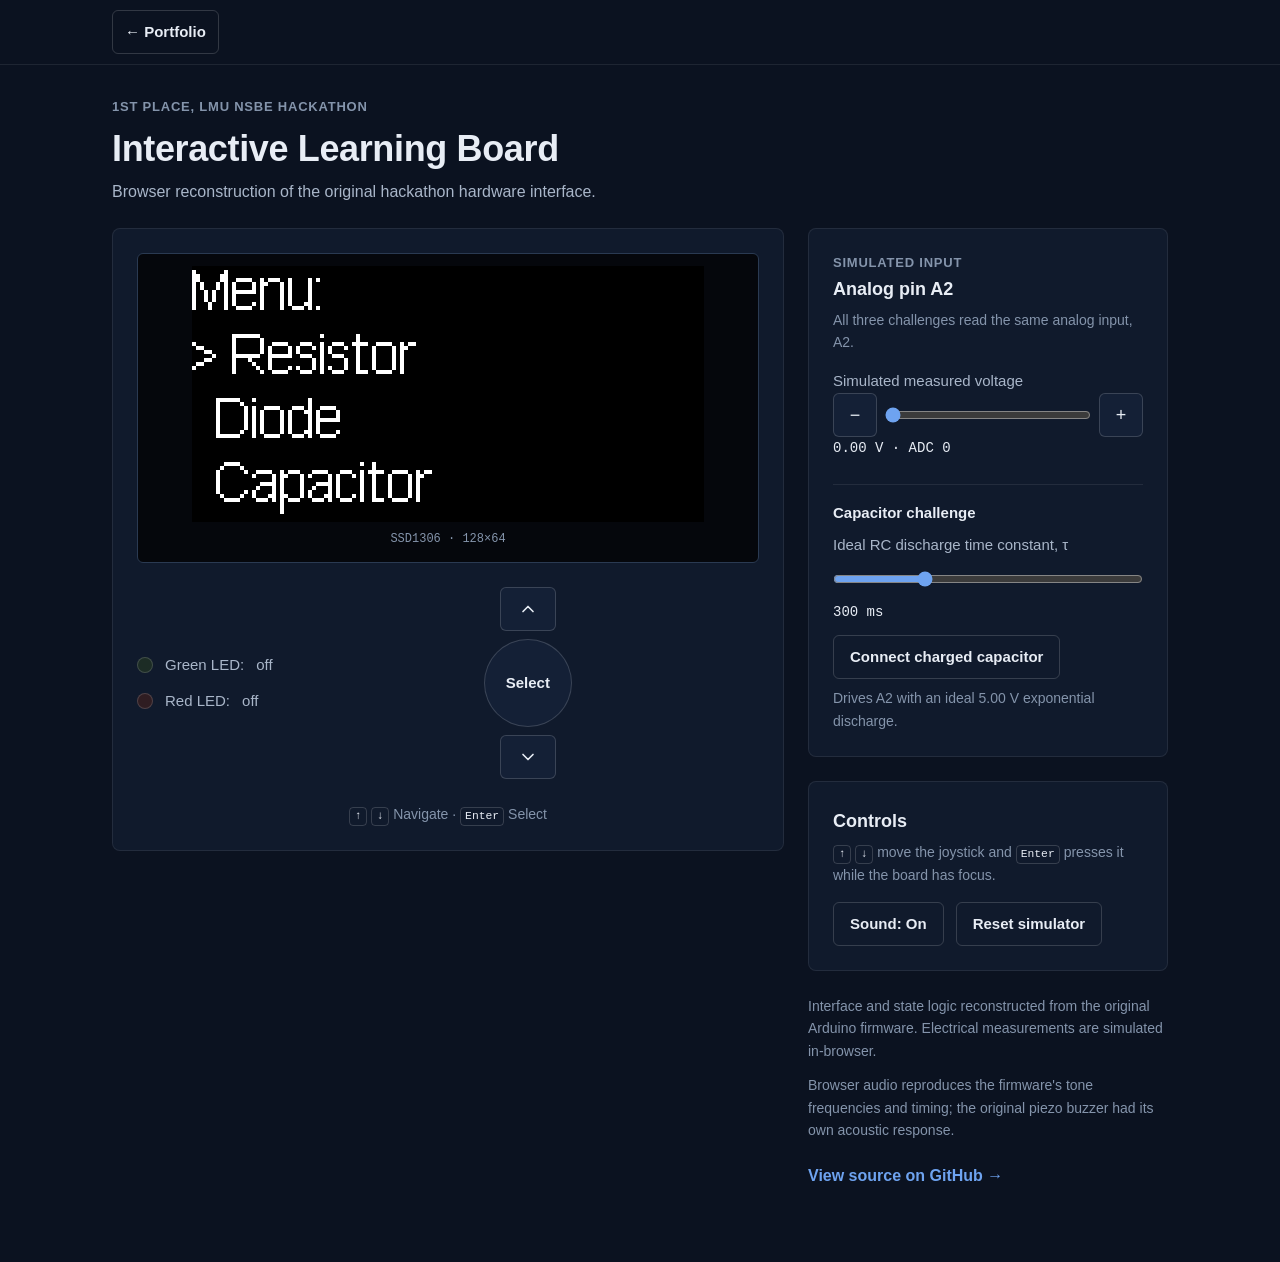
==== projects/interactive-learning-board/index.html @ 00f4ee03 "Add interactive learning board simulator" ====
<!DOCTYPE html>
<html lang="en">
<head>
  <meta charset="UTF-8">
  <meta name="viewport" content="width=device-width, initial-scale=1">
  <title>Aisaiah Maguadog | Interactive Learning Board Simulator</title>
  <meta name="description" content="Browser reconstruction of the Interactive Learning Board's 128×64 OLED interface, challenge logic, LEDs, and buzzer, rebuilt from the original Arduino firmware with simulated electrical inputs.">
  <link rel="canonical" href="https://aisaiahmaguadog.github.io/projects/interactive-learning-board/">
  <meta name="theme-color" content="#0b1220">
  <meta property="og:type" content="website">
  <meta property="og:url" content="https://aisaiahmaguadog.github.io/projects/interactive-learning-board/">
  <meta property="og:title" content="Interactive Learning Board Simulator">
  <meta property="og:description" content="Browser reconstruction of the original hackathon hardware interface. Electrical inputs are simulated in-browser.">
  <link rel="icon" type="image/svg+xml" href="data:image/svg+xml,<svg xmlns='http://www.w3.org/2000/svg' viewBox='0 0 64 64'><rect width='64' height='64' rx='8' fill='%230b1220'/><text x='32' y='42' font-family='Helvetica,Arial,sans-serif' font-weight='700' font-size='26' fill='%23e8edf5' text-anchor='middle'>AM</text></svg>">
  <link rel="stylesheet" href="simulator.css?v=1">
</head>
<body>
  <header class="sim-header">
    <div class="wrap">
      <a class="back-link" href="../../" aria-label="Back to Aisaiah Maguadog's portfolio">← Portfolio</a>
    </div>
  </header>

  <main class="wrap" id="main">
    <div class="intro">
      <p class="eyebrow">1st Place, LMU NSBE Hackathon</p>
      <h1>Interactive Learning Board</h1>
      <p class="lede">Browser reconstruction of the original hackathon hardware interface.</p>
    </div>

    <div class="layout">
      <section class="board" id="board" tabindex="0" aria-labelledby="board-title" aria-describedby="board-hint">
        <h2 class="visually-hidden" id="board-title">Simulated board</h2>

        <div class="oled-module">
          <div class="oled-fit">
            <canvas id="oled" width="128" height="64" role="img" aria-label="OLED display" aria-describedby="oled-text"></canvas>
            <noscript>
              <img src="../../img/interactive-learning-board-oled-interface.webp" width="1832" height="438" alt="Three reconstructed 128 by 64 OLED screens from the Interactive Learning Board: the component-selection menu, Level 1 resistor target screen, and capacitor discharge timing screen.">
              <p class="noscript-note">The simulator needs JavaScript. Shown above: a static reconstruction of three screens.</p>
            </noscript>
          </div>
          <p class="module-label">SSD1306 · 128×64</p>
        </div>
        <p class="visually-hidden" id="oled-text"></p>

        <div class="board-io">
          <ul class="leds" aria-label="LEDs">
            <li class="led led-green" id="led-green"><span class="led-dot" aria-hidden="true"></span>Green LED: <span id="led-green-state">off</span></li>
            <li class="led led-red" id="led-red"><span class="led-dot" aria-hidden="true"></span>Red LED: <span id="led-red-state">off</span></li>
          </ul>

          <div class="joystick" role="group" aria-label="Joystick">
            <button class="joy joy-up" id="joy-up" type="button" aria-label="Joystick up">
              <svg viewBox="0 0 24 24" width="20" height="20" aria-hidden="true"><path d="M6 15l6-6 6 6" fill="none" stroke="currentColor" stroke-width="2" stroke-linecap="round" stroke-linejoin="round"/></svg>
            </button>
            <button class="joy joy-select" id="joy-select" type="button">Select</button>
            <button class="joy joy-down" id="joy-down" type="button" aria-label="Joystick down">
              <svg viewBox="0 0 24 24" width="20" height="20" aria-hidden="true"><path d="M6 9l6 6 6-6" fill="none" stroke="currentColor" stroke-width="2" stroke-linecap="round" stroke-linejoin="round"/></svg>
            </button>
          </div>
        </div>

        <p class="kbd-hint" id="board-hint"><kbd>↑</kbd> <kbd>↓</kbd> Navigate · <kbd>Enter</kbd> Select</p>
      </section>

      <div class="side">
        <section class="panel" aria-labelledby="inputs-title">
          <p class="eyebrow">Simulated input</p>
          <h2 id="inputs-title">Analog pin A2</h2>
          <p class="panel-note">All three challenges read the same analog input, A2.</p>

          <div class="field">
            <label for="a2">Simulated measured voltage</label>
            <div class="slider-row">
              <button class="step" id="a2-dec" type="button" aria-label="Decrease by one ADC step">−</button>
              <input type="range" id="a2" min="0" max="1023" step="1" value="0">
              <button class="step" id="a2-inc" type="button" aria-label="Increase by one ADC step">+</button>
            </div>
            <output class="readout" id="a2-out" for="a2">0.00 V · ADC 0</output>
          </div>

          <fieldset class="field">
            <legend>Capacitor challenge</legend>
            <label for="tau">Ideal RC discharge time constant, τ</label>
            <input type="range" id="tau" min="20" max="1000" step="10" value="300">
            <output class="readout" id="tau-out" for="tau">300 ms</output>
            <button class="btn" id="rc-connect" type="button" aria-pressed="false">Connect charged capacitor</button>
            <p class="panel-note">Drives A2 with an ideal 5.00 V exponential discharge.</p>
          </fieldset>
        </section>

        <section class="panel" aria-labelledby="controls-title">
          <h2 id="controls-title">Controls</h2>
          <p class="panel-note"><kbd>↑</kbd> <kbd>↓</kbd> move the joystick and <kbd>Enter</kbd> presses it while the board has focus.</p>
          <div class="control-row">
            <button class="btn" id="sound" type="button" aria-pressed="true">Sound: On</button>
            <button class="btn" id="reset" type="button">Reset simulator</button>
          </div>
        </section>

        <section class="notes" aria-label="About this simulator">
          <p>Interface and state logic reconstructed from the original Arduino firmware. Electrical measurements are simulated in-browser.</p>
          <p>Browser audio reproduces the firmware's tone frequencies and timing; the original piezo buzzer had its own acoustic response.</p>
          <p><a class="source-link" href="https://github.com/aisaiahmaguadog/interactive-learning-board" target="_blank" rel="noopener noreferrer">View source on GitHub<span aria-hidden="true">&nbsp;→</span><span class="visually-hidden"> (Interactive Learning Board firmware, opens in a new tab)</span></a></p>
        </section>
      </div>
    </div>

    <p class="visually-hidden" id="sim-status" aria-live="polite"></p>
  </main>

  <script src="simulator.js?v=1" defer></script>
</body>
</html>
---- projects/interactive-learning-board/simulator.css ----
/* Interactive Learning Board simulator — uses the portfolio's design tokens */
:root {
  --bg:          #0b1220;
  --surface:     #101a2c;
  --surface-2:   #142036;
  --border:      rgba(255, 255, 255, 0.08);
  --border-2:    rgba(255, 255, 255, 0.16);
  --text:        #e8edf5;
  --text-2:      #a9b6c9;
  --text-3:      #8494ab;
  --accent:      #6ea3f0;

  --font-sans: -apple-system, BlinkMacSystemFont, "Inter", "Segoe UI", Roboto, "Helvetica Neue", Arial, sans-serif;
  --font-mono: ui-monospace, "SF Mono", SFMono-Regular, Menlo, Consolas, monospace;

  --s1: 4px;  --s2: 8px;  --s3: 12px; --s4: 16px; --s5: 24px;
  --s6: 32px; --s7: 48px; --s8: 64px;

  --radius:    8px;
  --radius-sm: 6px;
  --max-w:     1120px;
}

*, *::before, *::after { box-sizing: border-box; }
* { margin: 0; padding: 0; }

html { -webkit-text-size-adjust: 100%; text-size-adjust: 100%; }

body {
  background: var(--bg);
  color: var(--text);
  font-family: var(--font-sans);
  font-size: 1rem;
  line-height: 1.6;
  -webkit-font-smoothing: antialiased;
  -moz-osx-font-smoothing: grayscale;
}

a { color: var(--accent); text-decoration: none; }
a:hover { text-decoration: underline; text-underline-offset: 3px; }

:focus-visible {
  outline: 2px solid var(--accent);
  outline-offset: 3px;
  border-radius: 2px;
}

ul { list-style: none; }
img { display: block; max-width: 100%; height: auto; }

h1, h2 { font-weight: 600; line-height: 1.25; }

.visually-hidden {
  position: absolute !important;
  width: 1px; height: 1px;
  overflow: hidden;
  clip: rect(0 0 0 0);
  clip-path: inset(50%);
  white-space: nowrap;
}

.wrap {
  width: 100%;
  max-width: var(--max-w);
  margin-inline: auto;
  padding-inline: var(--s6);
}

kbd {
  display: inline-block;
  min-width: 1.6em;
  padding: 0 var(--s1);
  border: 1px solid var(--border-2);
  border-radius: 4px;
  font-family: var(--font-mono);
  font-size: 0.8125em;
  line-height: 1.5;
  text-align: center;
  color: var(--text);
}

/* Header */
.sim-header { border-bottom: 1px solid var(--border); }
.sim-header .wrap { display: flex; align-items: center; min-height: 64px; }
.back-link {
  display: inline-flex;
  align-items: center;
  min-height: 44px;
  padding: 0 var(--s3);
  border: 1px solid var(--border-2);
  border-radius: var(--radius-sm);
  color: var(--text);
  font-size: 0.9375rem;
  font-weight: 600;
}
.back-link:hover { text-decoration: none; border-color: var(--accent); }

/* Intro */
.intro { padding-block: var(--s6) var(--s5); }
.eyebrow {
  color: var(--text-3);
  font-size: 0.8125rem;
  font-weight: 600;
  letter-spacing: 0.06em;
  text-transform: uppercase;
}
.intro h1 { margin-top: var(--s2); font-size: clamp(1.75rem, 4vw, 2.25rem); letter-spacing: -0.01em; }
.lede { margin-top: var(--s2); color: var(--text-2); max-width: 60ch; }

/* Layout */
.layout {
  display: grid;
  grid-template-columns: minmax(0, 1fr) minmax(0, 360px);
  gap: var(--s5);
  align-items: start;
  padding-bottom: var(--s8);
}

/* Board */
.board {
  background: var(--surface);
  border: 1px solid var(--border);
  border-radius: var(--radius);
  padding: var(--s5);
}
.board:focus-visible { outline-offset: 2px; border-radius: var(--radius); }

.oled-module {
  padding: var(--s3);
  background: #05070c;
  border: 1px solid #2a3a52;
  border-radius: var(--radius-sm);
}
.oled-fit { display: flex; justify-content: center; min-width: 0; }
#oled {
  display: block;
  width: 256px;
  height: 128px;
  background: #000;
  image-rendering: pixelated;
  image-rendering: crisp-edges;
}
.module-label {
  margin-top: var(--s2);
  color: var(--text-3);
  font-family: var(--font-mono);
  font-size: 0.75rem;
  text-align: center;
}
.noscript-note { margin-top: var(--s2); color: var(--text-2); font-size: 0.875rem; }

.board-io {
  display: flex;
  flex-wrap: wrap;
  justify-content: space-between;
  align-items: center;
  gap: var(--s5);
  margin-top: var(--s5);
}

.leds { display: grid; gap: var(--s3); color: var(--text-2); font-size: 0.9375rem; }
.led { display: flex; align-items: center; gap: var(--s3); }
.led-dot {
  width: 16px;
  height: 16px;
  border-radius: 50%;
  border: 1px solid var(--border-2);
}
.led-green .led-dot { background: #1c2c25; }
.led-red .led-dot { background: #2f1d22; }
.led-green.is-on .led-dot { background: #4ade80; border-color: #bbf7d0; }
.led-red.is-on .led-dot { background: #f87171; border-color: #fecaca; }
.led.is-on { color: var(--text); }

.joystick {
  display: grid;
  justify-items: center;
  gap: var(--s2);
  margin-inline: auto;
}
.joy {
  display: inline-flex;
  align-items: center;
  justify-content: center;
  min-width: 56px;
  min-height: 44px;
  padding: 0 var(--s3);
  background: var(--surface-2);
  border: 1px solid var(--border-2);
  border-radius: var(--radius-sm);
  color: var(--text);
  font: inherit;
  font-size: 0.9375rem;
  font-weight: 600;
  cursor: pointer;
  touch-action: manipulation;
  user-select: none;
  -webkit-user-select: none;
  -webkit-touch-callout: none;
  transition: background-color 0.1s ease, border-color 0.1s ease;
}
.joy-select {
  width: 88px;
  height: 88px;
  border-radius: 50%;
}
.joy:hover { border-color: var(--text-3); }
.joy.is-pressed { background: #1d2c47; border-color: var(--accent); }

.kbd-hint { margin-top: var(--s5); color: var(--text-3); font-size: 0.875rem; text-align: center; }

/* Side panels */
.side { display: grid; gap: var(--s5); }
.panel {
  background: var(--surface);
  border: 1px solid var(--border);
  border-radius: var(--radius);
  padding: var(--s5);
}
.panel h2 { margin-top: var(--s1); font-size: 1.125rem; }
.panel-note { margin-top: var(--s2); color: var(--text-3); font-size: 0.875rem; }

.field { margin-top: var(--s4); }
fieldset.field {
  border: 0;
  border-top: 1px solid var(--border);
  padding-top: var(--s4);
  margin-top: var(--s5);
  min-width: 0;
}
legend { float: left; width: 100%; margin-bottom: var(--s2); font-weight: 600; font-size: 0.9375rem; }
legend + * { clear: both; }
label { display: block; color: var(--text-2); font-size: 0.9375rem; }

input[type="range"] {
  display: block;
  width: 100%;
  min-width: 0;
  height: 44px;
  accent-color: var(--accent);
  cursor: pointer;
}
.slider-row { display: flex; align-items: center; gap: var(--s2); }
.slider-row input { flex: 1; }
.step {
  flex: none;
  width: 44px;
  height: 44px;
  background: var(--surface-2);
  border: 1px solid var(--border-2);
  border-radius: var(--radius-sm);
  color: var(--text);
  font: inherit;
  font-size: 1.125rem;
  cursor: pointer;
}
.step:hover { border-color: var(--text-3); }

.readout {
  display: block;
  color: var(--text);
  font-family: var(--font-mono);
  font-size: 0.875rem;
  font-variant-numeric: tabular-nums;
}

.btn {
  display: inline-flex;
  align-items: center;
  justify-content: center;
  min-height: 44px;
  padding: 0 var(--s4);
  background: transparent;
  border: 1px solid var(--border-2);
  border-radius: var(--radius-sm);
  color: var(--text);
  font: inherit;
  font-size: 0.9375rem;
  font-weight: 600;
  cursor: pointer;
}
.btn:hover { border-color: var(--text-3); background: var(--surface-2); }
fieldset .btn { margin-top: var(--s3); }
.control-row { display: flex; flex-wrap: wrap; gap: var(--s3); margin-top: var(--s4); }

.notes { display: grid; gap: var(--s3); color: var(--text-3); font-size: 0.875rem; }
.source-link {
  display: inline-flex;
  align-items: center;
  min-height: 44px;
  font-size: 1rem;
  font-weight: 600;
}

/* Responsive */
@media (max-width: 900px) {
  .layout { grid-template-columns: minmax(0, 1fr); }
}

@media (max-width: 720px) {
  .wrap { padding-inline: var(--s5); }
  .board, .panel { padding: var(--s4); }
}

@media (max-width: 400px) {
  .wrap { padding-inline: var(--s3); }
  .board, .panel { padding: var(--s3); }
  .oled-module { padding: 6px; }
}

@media (prefers-reduced-motion: reduce) {
  *, *::before, *::after { transition-duration: 0.01ms !important; }
}
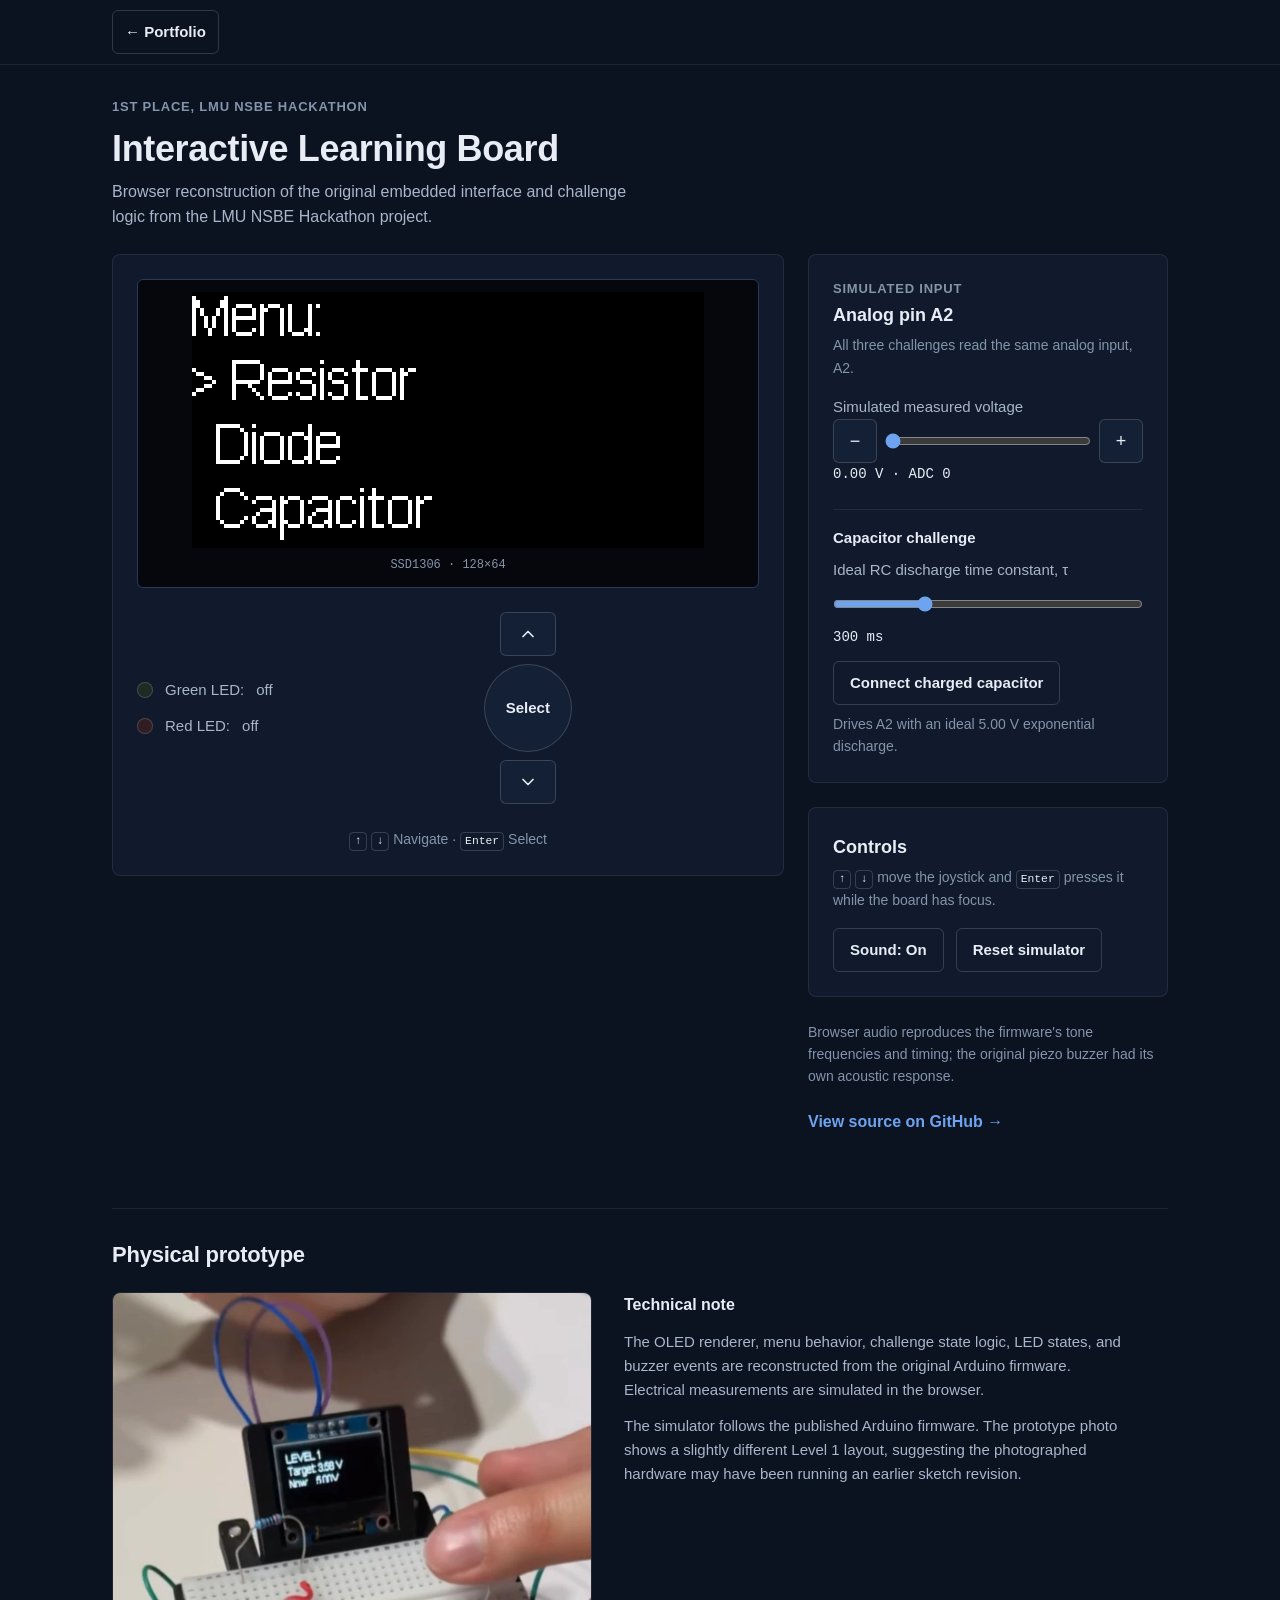
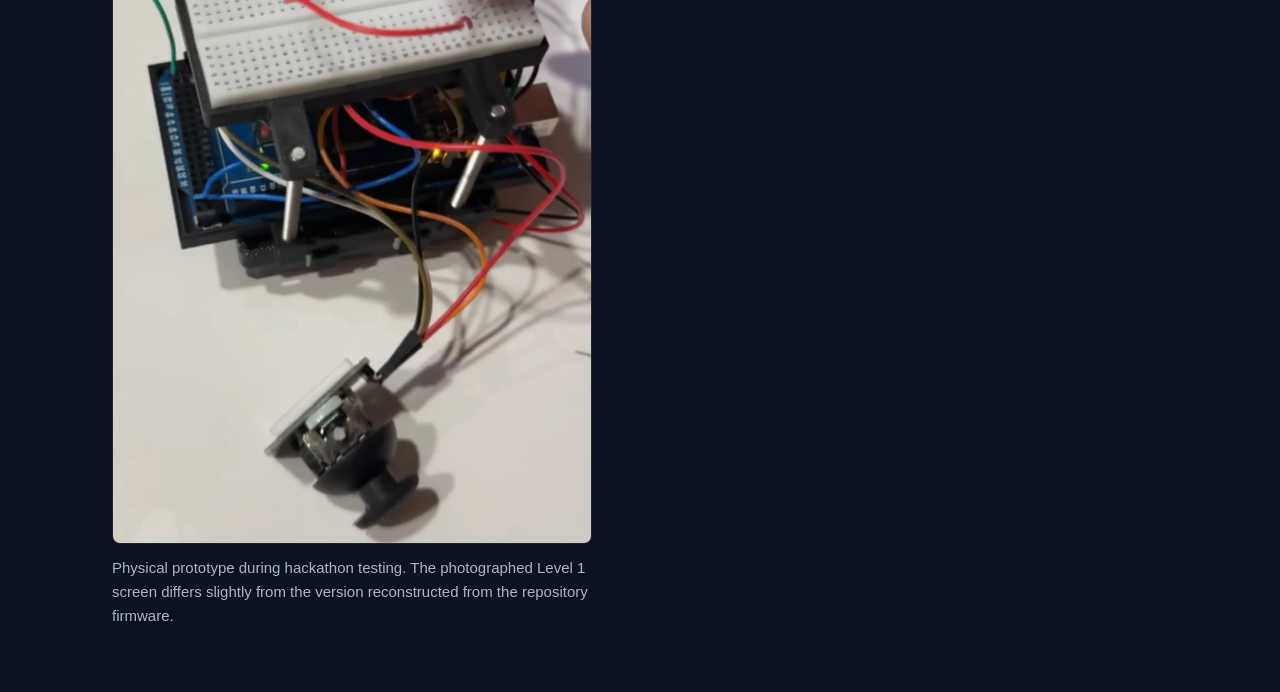
==== commit 143d8931: "Add learning board prototype photo" ====
--- a/projects/interactive-learning-board/index.html
+++ b/projects/interactive-learning-board/index.html
@@ -12,7 +12,7 @@
   <meta property="og:title" content="Interactive Learning Board Simulator">
   <meta property="og:description" content="Browser reconstruction of the original hackathon hardware interface. Electrical inputs are simulated in-browser.">
   <link rel="icon" type="image/svg+xml" href="data:image/svg+xml,<svg xmlns='http://www.w3.org/2000/svg' viewBox='0 0 64 64'><rect width='64' height='64' rx='8' fill='%230b1220'/><text x='32' y='42' font-family='Helvetica,Arial,sans-serif' font-weight='700' font-size='26' fill='%23e8edf5' text-anchor='middle'>AM</text></svg>">
-  <link rel="stylesheet" href="simulator.css?v=1">
+  <link rel="stylesheet" href="simulator.css?v=2">
 </head>
 <body>
   <header class="sim-header">
@@ -25,7 +25,7 @@
     <div class="intro">
       <p class="eyebrow">1st Place, LMU NSBE Hackathon</p>
       <h1>Interactive Learning Board</h1>
-      <p class="lede">Browser reconstruction of the original hackathon hardware interface.</p>
+      <p class="lede">Browser reconstruction of the original embedded interface and challenge logic from the LMU NSBE Hackathon project.</p>
     </div>
 
     <div class="layout">
@@ -100,12 +100,26 @@
         </section>
 
         <section class="notes" aria-label="About this simulator">
-          <p>Interface and state logic reconstructed from the original Arduino firmware. Electrical measurements are simulated in-browser.</p>
           <p>Browser audio reproduces the firmware's tone frequencies and timing; the original piezo buzzer had its own acoustic response.</p>
           <p><a class="source-link" href="https://github.com/aisaiahmaguadog/interactive-learning-board" target="_blank" rel="noopener noreferrer">View source on GitHub<span aria-hidden="true">&nbsp;→</span><span class="visually-hidden"> (Interactive Learning Board firmware, opens in a new tab)</span></a></p>
         </section>
       </div>
     </div>
+
+    <section class="prototype" aria-labelledby="prototype-title">
+      <h2 id="prototype-title">Physical prototype</h2>
+      <div class="prototype-body">
+        <figure class="prototype-figure">
+          <img src="../../img/interactive-learning-board-prototype.webp" width="948" height="1685" loading="lazy" decoding="async" alt="Physical Interactive Learning Board prototype with breadboard, OLED display, Arduino hardware, wiring, and joystick during testing.">
+          <figcaption>Physical prototype during hackathon testing. The photographed Level 1 screen differs slightly from the version reconstructed from the repository firmware.</figcaption>
+        </figure>
+        <div class="tech-note">
+          <h3>Technical note</h3>
+          <p>The OLED renderer, menu behavior, challenge state logic, LED states, and buzzer events are reconstructed from the original Arduino firmware. Electrical measurements are simulated in the browser.</p>
+          <p>The simulator follows the published Arduino firmware. The prototype photo shows a slightly different Level 1 layout, suggesting the photographed hardware may have been running an earlier sketch revision.</p>
+        </div>
+      </div>
+    </section>
 
     <p class="visually-hidden" id="sim-status" aria-live="polite"></p>
   </main>
--- a/projects/interactive-learning-board/simulator.css
+++ b/projects/interactive-learning-board/simulator.css
@@ -292,9 +292,34 @@
   font-weight: 600;
 }
 
+/* Physical prototype */
+.prototype {
+  padding-block: var(--s6) var(--s8);
+  border-top: 1px solid var(--border);
+}
+.prototype h2 { font-size: 1.375rem; letter-spacing: -0.01em; }
+.prototype-body {
+  display: grid;
+  grid-template-columns: minmax(0, 480px) minmax(0, 1fr);
+  gap: var(--s6);
+  align-items: start;
+  margin-top: var(--s5);
+}
+.prototype-figure { max-width: 480px; }
+.prototype-figure img {
+  width: 100%;
+  height: auto;
+  border: 1px solid var(--border);
+  border-radius: var(--radius);
+}
+.prototype-figure figcaption { margin-top: var(--s3); color: var(--text-2); font-size: 0.9375rem; }
+.tech-note { display: grid; gap: var(--s3); max-width: 60ch; color: var(--text-2); font-size: 0.9375rem; }
+.tech-note h3 { color: var(--text); font-size: 1rem; font-weight: 600; }
+
 /* Responsive */
 @media (max-width: 900px) {
   .layout { grid-template-columns: minmax(0, 1fr); }
+  .prototype-body { grid-template-columns: minmax(0, 1fr); }
 }
 
 @media (max-width: 720px) {
